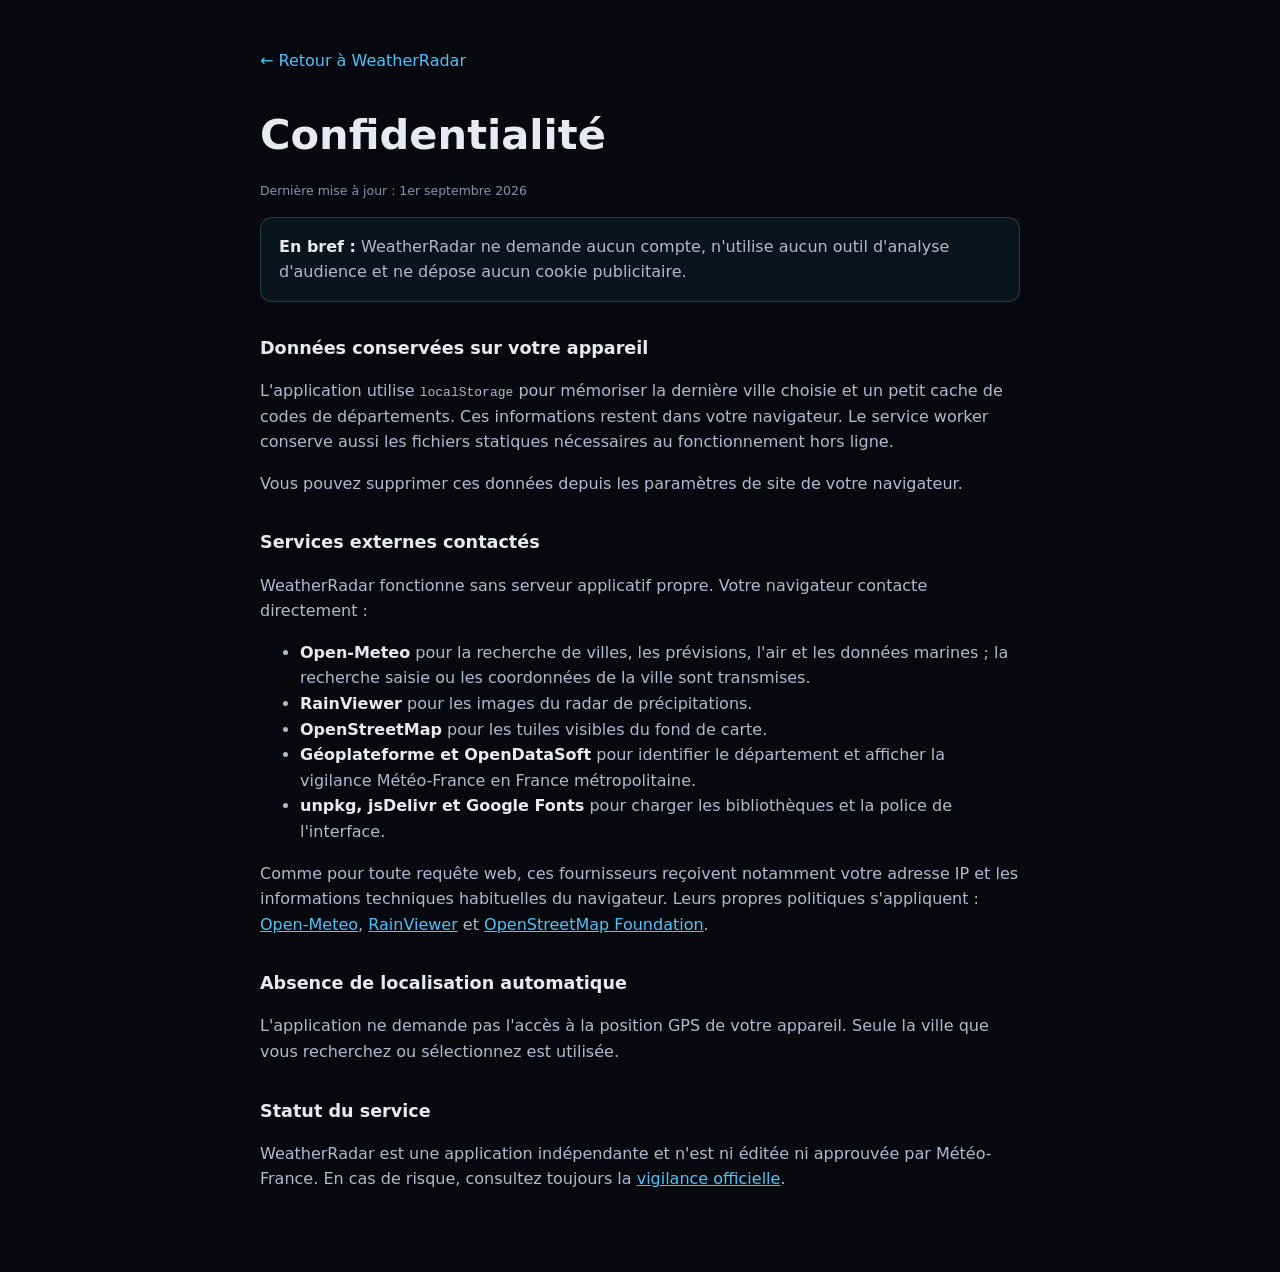
==== privacy.html @ 1e27367d "fix: manifest and reload display, AQI progressBar and CSS adjustments" ====
<!doctype html>
<html lang="fr">
<head>
  <meta charset="utf-8" />
  <meta name="viewport" content="width=device-width, initial-scale=1" />
  <meta name="theme-color" content="#07090f" />
  <title>Confidentialité — WeatherRadar</title>
  <style>
    :root { color-scheme: dark; font-family: Inter, system-ui, sans-serif; }
    * { box-sizing: border-box; }
    body { margin: 0; background: #07090f; color: #e8eaf2; line-height: 1.6; }
    main { width: min(760px, calc(100% - 32px)); margin: 0 auto; padding: 48px 0 64px; }
    a { color: #4fc3f7; }
    a:focus-visible { outline: 2px solid #4fc3f7; outline-offset: 3px; }
    .back { display: inline-block; margin-bottom: 28px; text-decoration: none; }
    h1 { margin: 0 0 8px; font-size: clamp(1.8rem, 5vw, 2.6rem); }
    h2 { margin-top: 32px; font-size: 1.1rem; }
    p, li { color: #b3b8cf; }
    strong { color: #e8eaf2; }
    .summary { padding: 16px 18px; border: 1px solid rgba(79,195,247,.25); border-radius: 12px; background: rgba(79,195,247,.06); }
    .updated { font-size: .78rem; color: #8990ae; }
  </style>
</head>
<body>
  <main>
    <a class="back" href="index.html">← Retour à WeatherRadar</a>
    <h1>Confidentialité</h1>
    <p class="updated">Dernière mise à jour : 1er septembre 2026</p>

    <p class="summary"><strong>En bref :</strong> WeatherRadar ne demande aucun compte, n'utilise aucun outil d'analyse d'audience et ne dépose aucun cookie publicitaire.</p>

    <h2>Données conservées sur votre appareil</h2>
    <p>L'application utilise <code>localStorage</code> pour mémoriser la dernière ville choisie et un petit cache de codes de départements. Ces informations restent dans votre navigateur. Le service worker conserve aussi les fichiers statiques nécessaires au fonctionnement hors ligne.</p>
    <p>Vous pouvez supprimer ces données depuis les paramètres de site de votre navigateur.</p>

    <h2>Services externes contactés</h2>
    <p>WeatherRadar fonctionne sans serveur applicatif propre. Votre navigateur contacte directement :</p>
    <ul>
      <li><strong>Open-Meteo</strong> pour la recherche de villes, les prévisions, l'air et les données marines ; la recherche saisie ou les coordonnées de la ville sont transmises.</li>
      <li><strong>RainViewer</strong> pour les images du radar de précipitations.</li>
      <li><strong>OpenStreetMap</strong> pour les tuiles visibles du fond de carte.</li>
      <li><strong>Géoplateforme et OpenDataSoft</strong> pour identifier le département et afficher la vigilance Météo-France en France métropolitaine.</li>
      <li><strong>unpkg, jsDelivr et Google Fonts</strong> pour charger les bibliothèques et la police de l'interface.</li>
    </ul>
    <p>Comme pour toute requête web, ces fournisseurs reçoivent notamment votre adresse IP et les informations techniques habituelles du navigateur. Leurs propres politiques s'appliquent : <a href="https://open-meteo.com/en/terms" target="_blank" rel="noopener">Open-Meteo</a>, <a href="https://www.rainviewer.com/privacy.html" target="_blank" rel="noopener">RainViewer</a> et <a href="https://osmfoundation.org/wiki/Privacy_Policy" target="_blank" rel="noopener">OpenStreetMap Foundation</a>.</p>

    <h2>Absence de localisation automatique</h2>
    <p>L'application ne demande pas l'accès à la position GPS de votre appareil. Seule la ville que vous recherchez ou sélectionnez est utilisée.</p>

    <h2>Statut du service</h2>
    <p>WeatherRadar est une application indépendante et n'est ni éditée ni approuvée par Météo-France. En cas de risque, consultez toujours la <a href="https://vigilance.meteofrance.fr/" target="_blank" rel="noopener">vigilance officielle</a>.</p>
  </main>
</body>
</html>
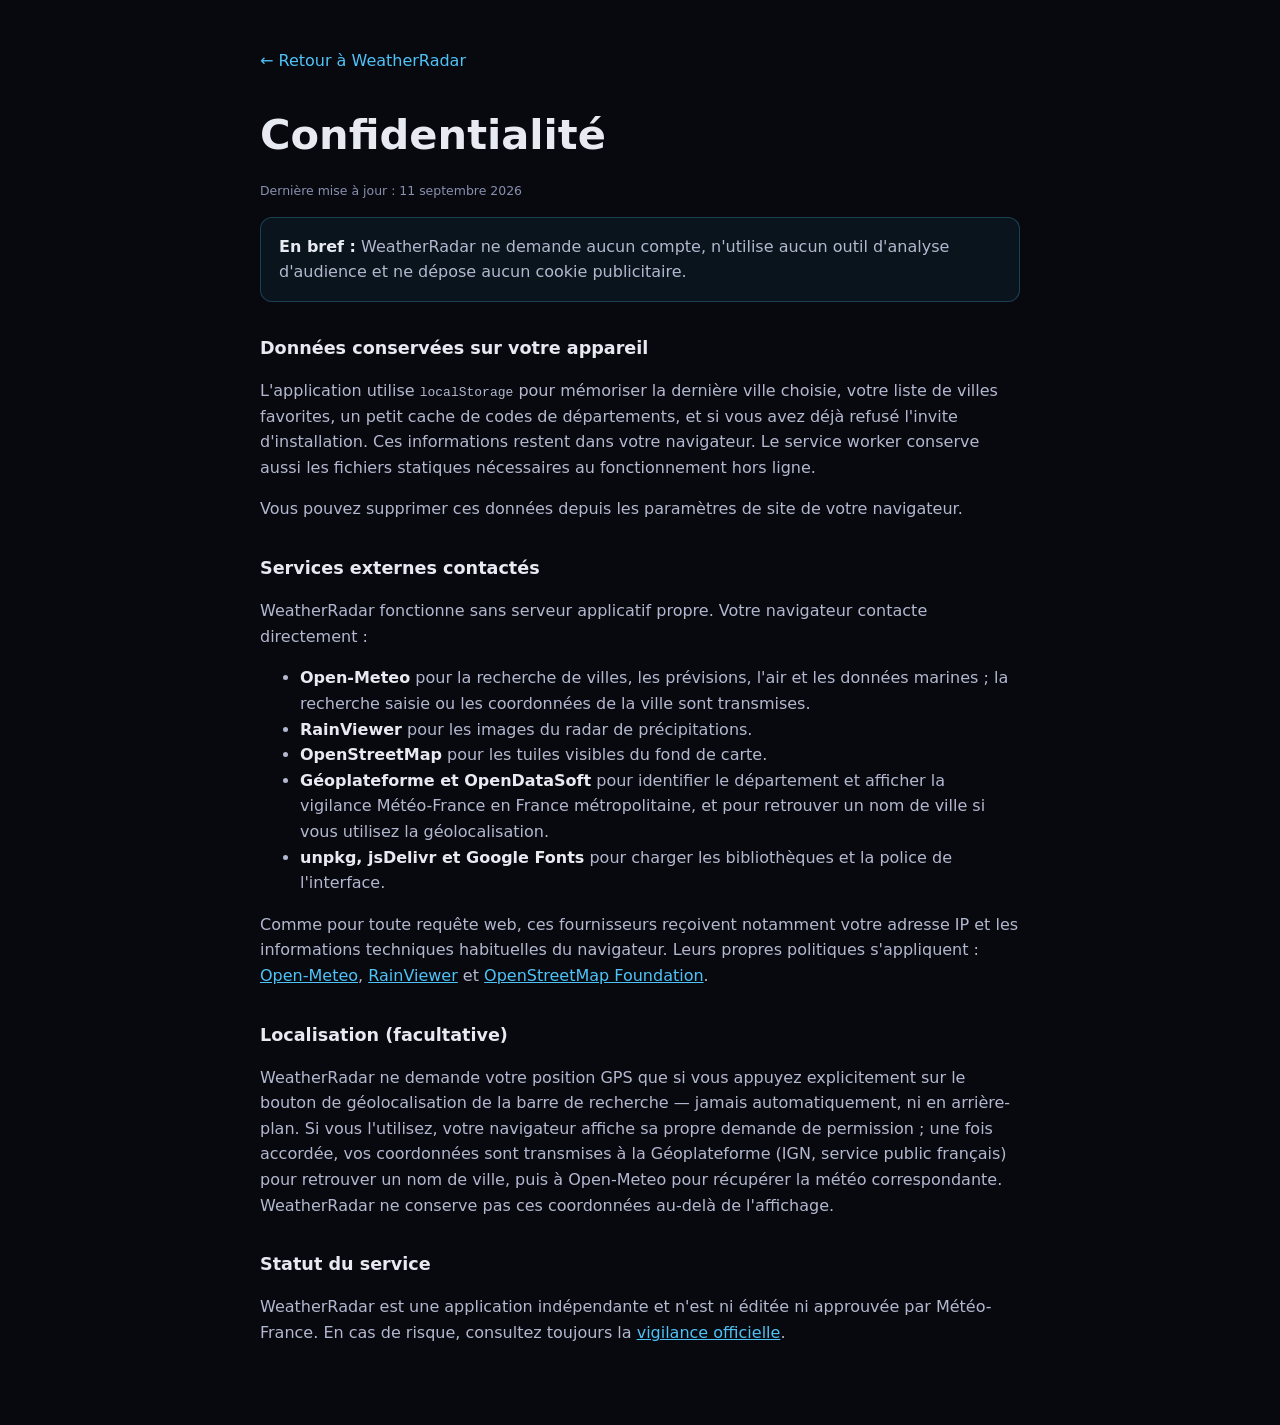
==== commit 14755379: "fix: policy update and bookmarks" ====
--- a/privacy.html
+++ b/privacy.html
@@ -25,12 +25,12 @@
   <main>
     <a class="back" href="index.html">← Retour à WeatherRadar</a>
     <h1>Confidentialité</h1>
-    <p class="updated">Dernière mise à jour : 1er septembre 2026</p>
+    <p class="updated">Dernière mise à jour : 11 septembre 2026</p>
 
     <p class="summary"><strong>En bref :</strong> WeatherRadar ne demande aucun compte, n'utilise aucun outil d'analyse d'audience et ne dépose aucun cookie publicitaire.</p>
 
     <h2>Données conservées sur votre appareil</h2>
-    <p>L'application utilise <code>localStorage</code> pour mémoriser la dernière ville choisie et un petit cache de codes de départements. Ces informations restent dans votre navigateur. Le service worker conserve aussi les fichiers statiques nécessaires au fonctionnement hors ligne.</p>
+    <p>L'application utilise <code>localStorage</code> pour mémoriser la dernière ville choisie, votre liste de villes favorites, un petit cache de codes de départements, et si vous avez déjà refusé l'invite d'installation. Ces informations restent dans votre navigateur. Le service worker conserve aussi les fichiers statiques nécessaires au fonctionnement hors ligne.</p>
     <p>Vous pouvez supprimer ces données depuis les paramètres de site de votre navigateur.</p>
 
     <h2>Services externes contactés</h2>
@@ -39,13 +39,13 @@
       <li><strong>Open-Meteo</strong> pour la recherche de villes, les prévisions, l'air et les données marines ; la recherche saisie ou les coordonnées de la ville sont transmises.</li>
       <li><strong>RainViewer</strong> pour les images du radar de précipitations.</li>
       <li><strong>OpenStreetMap</strong> pour les tuiles visibles du fond de carte.</li>
-      <li><strong>Géoplateforme et OpenDataSoft</strong> pour identifier le département et afficher la vigilance Météo-France en France métropolitaine.</li>
+      <li><strong>Géoplateforme et OpenDataSoft</strong> pour identifier le département et afficher la vigilance Météo-France en France métropolitaine, et pour retrouver un nom de ville si vous utilisez la géolocalisation.</li>
       <li><strong>unpkg, jsDelivr et Google Fonts</strong> pour charger les bibliothèques et la police de l'interface.</li>
     </ul>
     <p>Comme pour toute requête web, ces fournisseurs reçoivent notamment votre adresse IP et les informations techniques habituelles du navigateur. Leurs propres politiques s'appliquent : <a href="https://open-meteo.com/en/terms" target="_blank" rel="noopener">Open-Meteo</a>, <a href="https://www.rainviewer.com/privacy.html" target="_blank" rel="noopener">RainViewer</a> et <a href="https://osmfoundation.org/wiki/Privacy_Policy" target="_blank" rel="noopener">OpenStreetMap Foundation</a>.</p>
 
-    <h2>Absence de localisation automatique</h2>
-    <p>L'application ne demande pas l'accès à la position GPS de votre appareil. Seule la ville que vous recherchez ou sélectionnez est utilisée.</p>
+    <h2>Localisation (facultative)</h2>
+    <p>WeatherRadar ne demande votre position GPS que si vous appuyez explicitement sur le bouton de géolocalisation de la barre de recherche — jamais automatiquement, ni en arrière-plan. Si vous l'utilisez, votre navigateur affiche sa propre demande de permission ; une fois accordée, vos coordonnées sont transmises à la Géoplateforme (IGN, service public français) pour retrouver un nom de ville, puis à Open-Meteo pour récupérer la météo correspondante. WeatherRadar ne conserve pas ces coordonnées au-delà de l'affichage.</p>
 
     <h2>Statut du service</h2>
     <p>WeatherRadar est une application indépendante et n'est ni éditée ni approuvée par Météo-France. En cas de risque, consultez toujours la <a href="https://vigilance.meteofrance.fr/" target="_blank" rel="noopener">vigilance officielle</a>.</p>
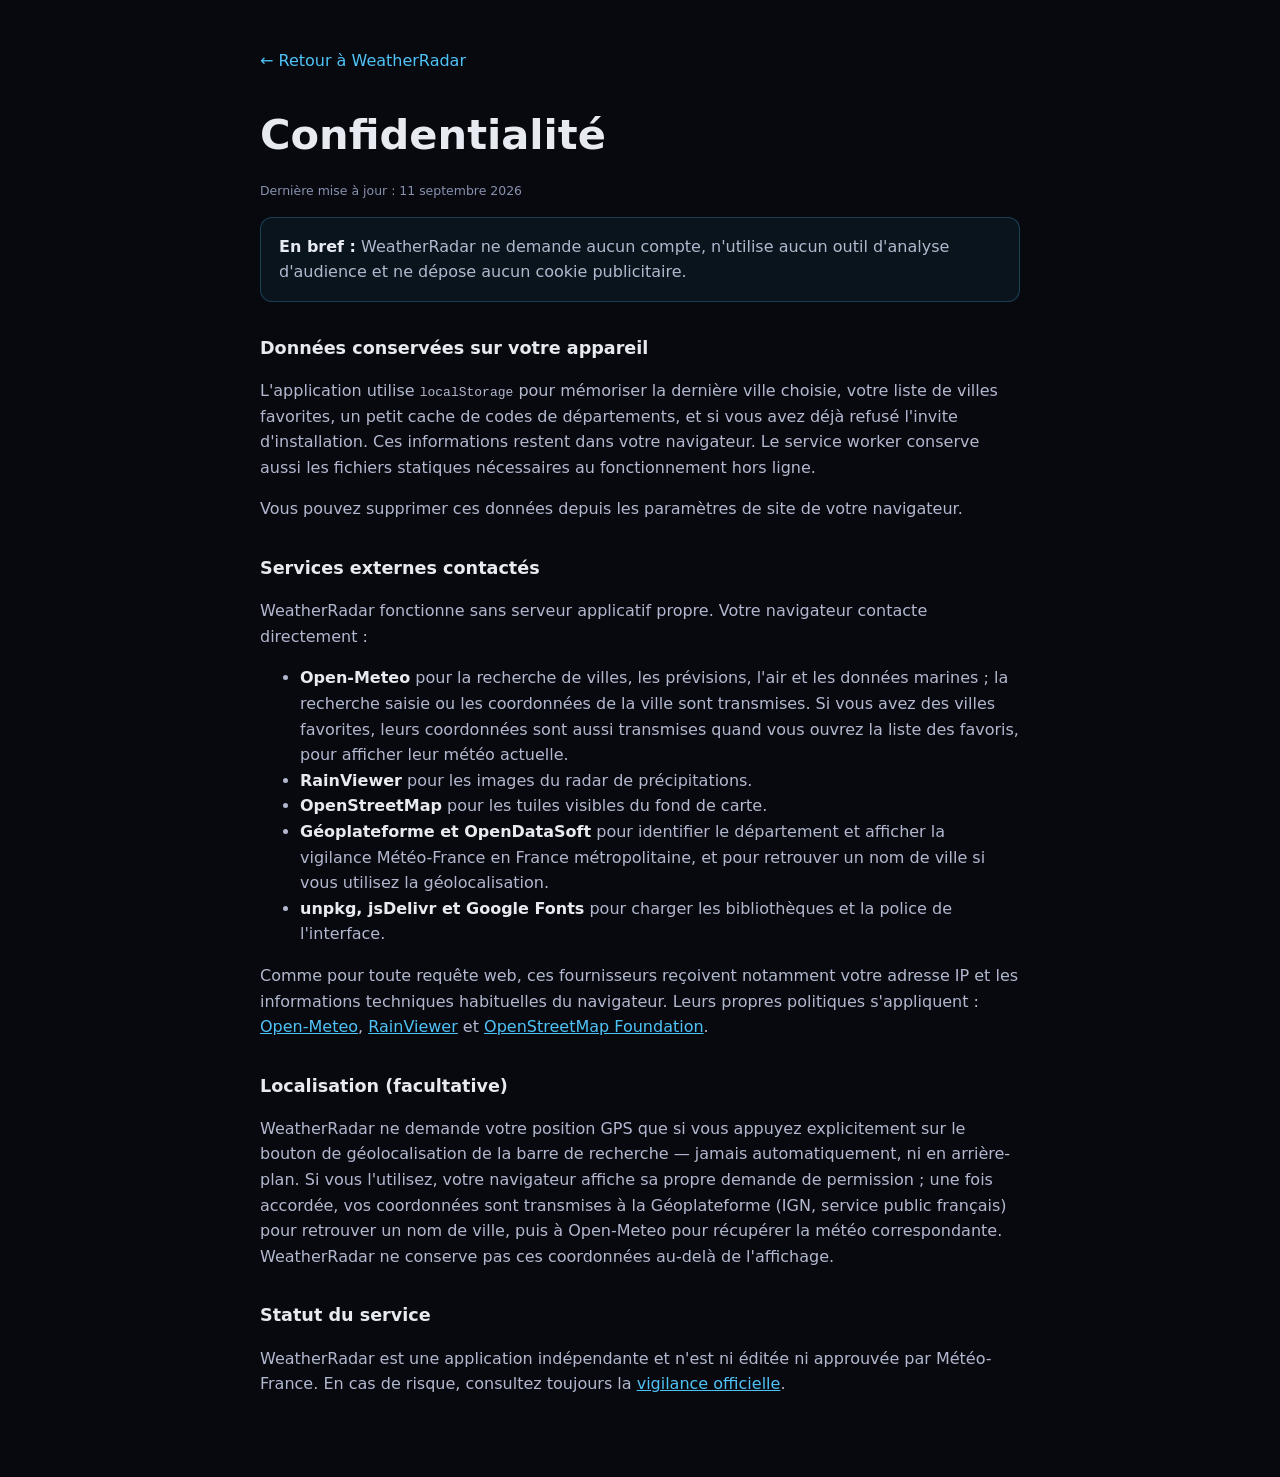
==== commit 8a17fda4: "add: snow depth and weather when browsing bookmarks" ====
--- a/privacy.html
+++ b/privacy.html
@@ -36,7 +36,7 @@
     <h2>Services externes contactés</h2>
     <p>WeatherRadar fonctionne sans serveur applicatif propre. Votre navigateur contacte directement :</p>
     <ul>
-      <li><strong>Open-Meteo</strong> pour la recherche de villes, les prévisions, l'air et les données marines ; la recherche saisie ou les coordonnées de la ville sont transmises.</li>
+      <li><strong>Open-Meteo</strong> pour la recherche de villes, les prévisions, l'air et les données marines ; la recherche saisie ou les coordonnées de la ville sont transmises. Si vous avez des villes favorites, leurs coordonnées sont aussi transmises quand vous ouvrez la liste des favoris, pour afficher leur météo actuelle.</li>
       <li><strong>RainViewer</strong> pour les images du radar de précipitations.</li>
       <li><strong>OpenStreetMap</strong> pour les tuiles visibles du fond de carte.</li>
       <li><strong>Géoplateforme et OpenDataSoft</strong> pour identifier le département et afficher la vigilance Météo-France en France métropolitaine, et pour retrouver un nom de ville si vous utilisez la géolocalisation.</li>
